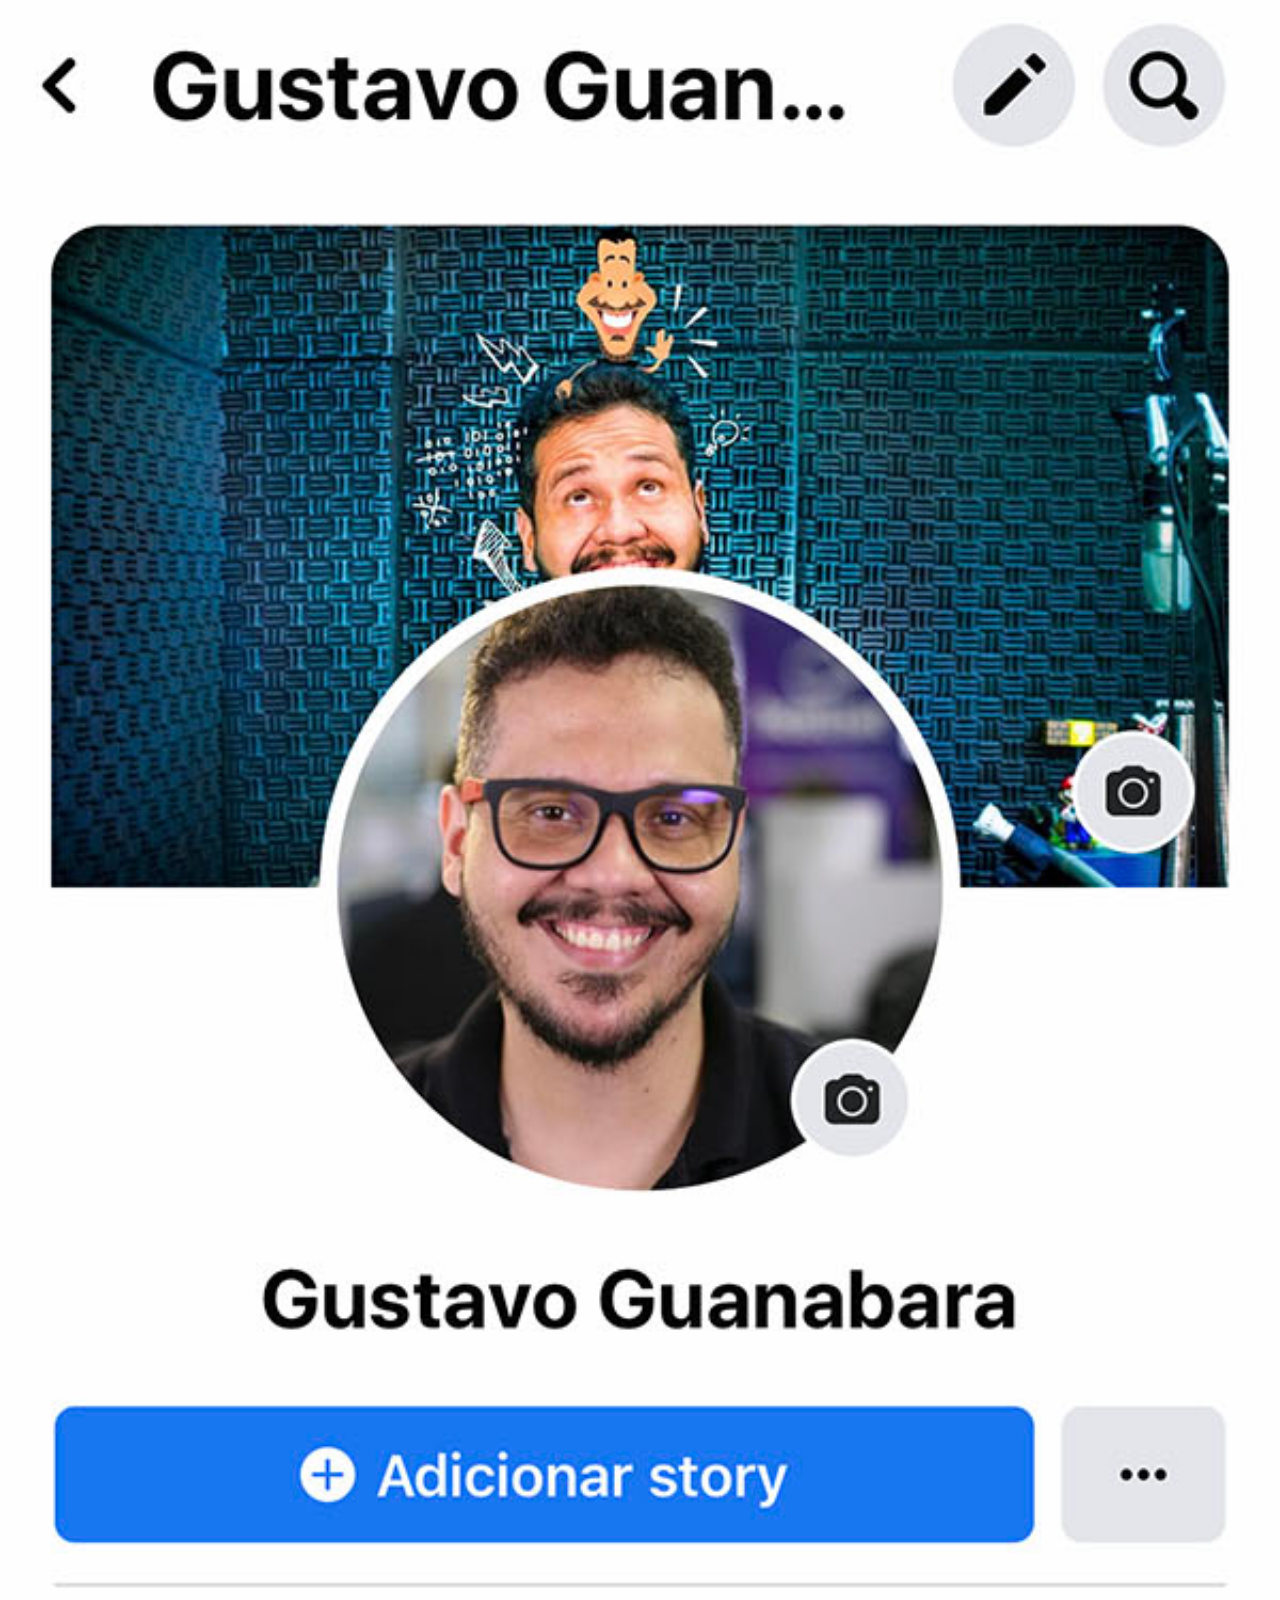
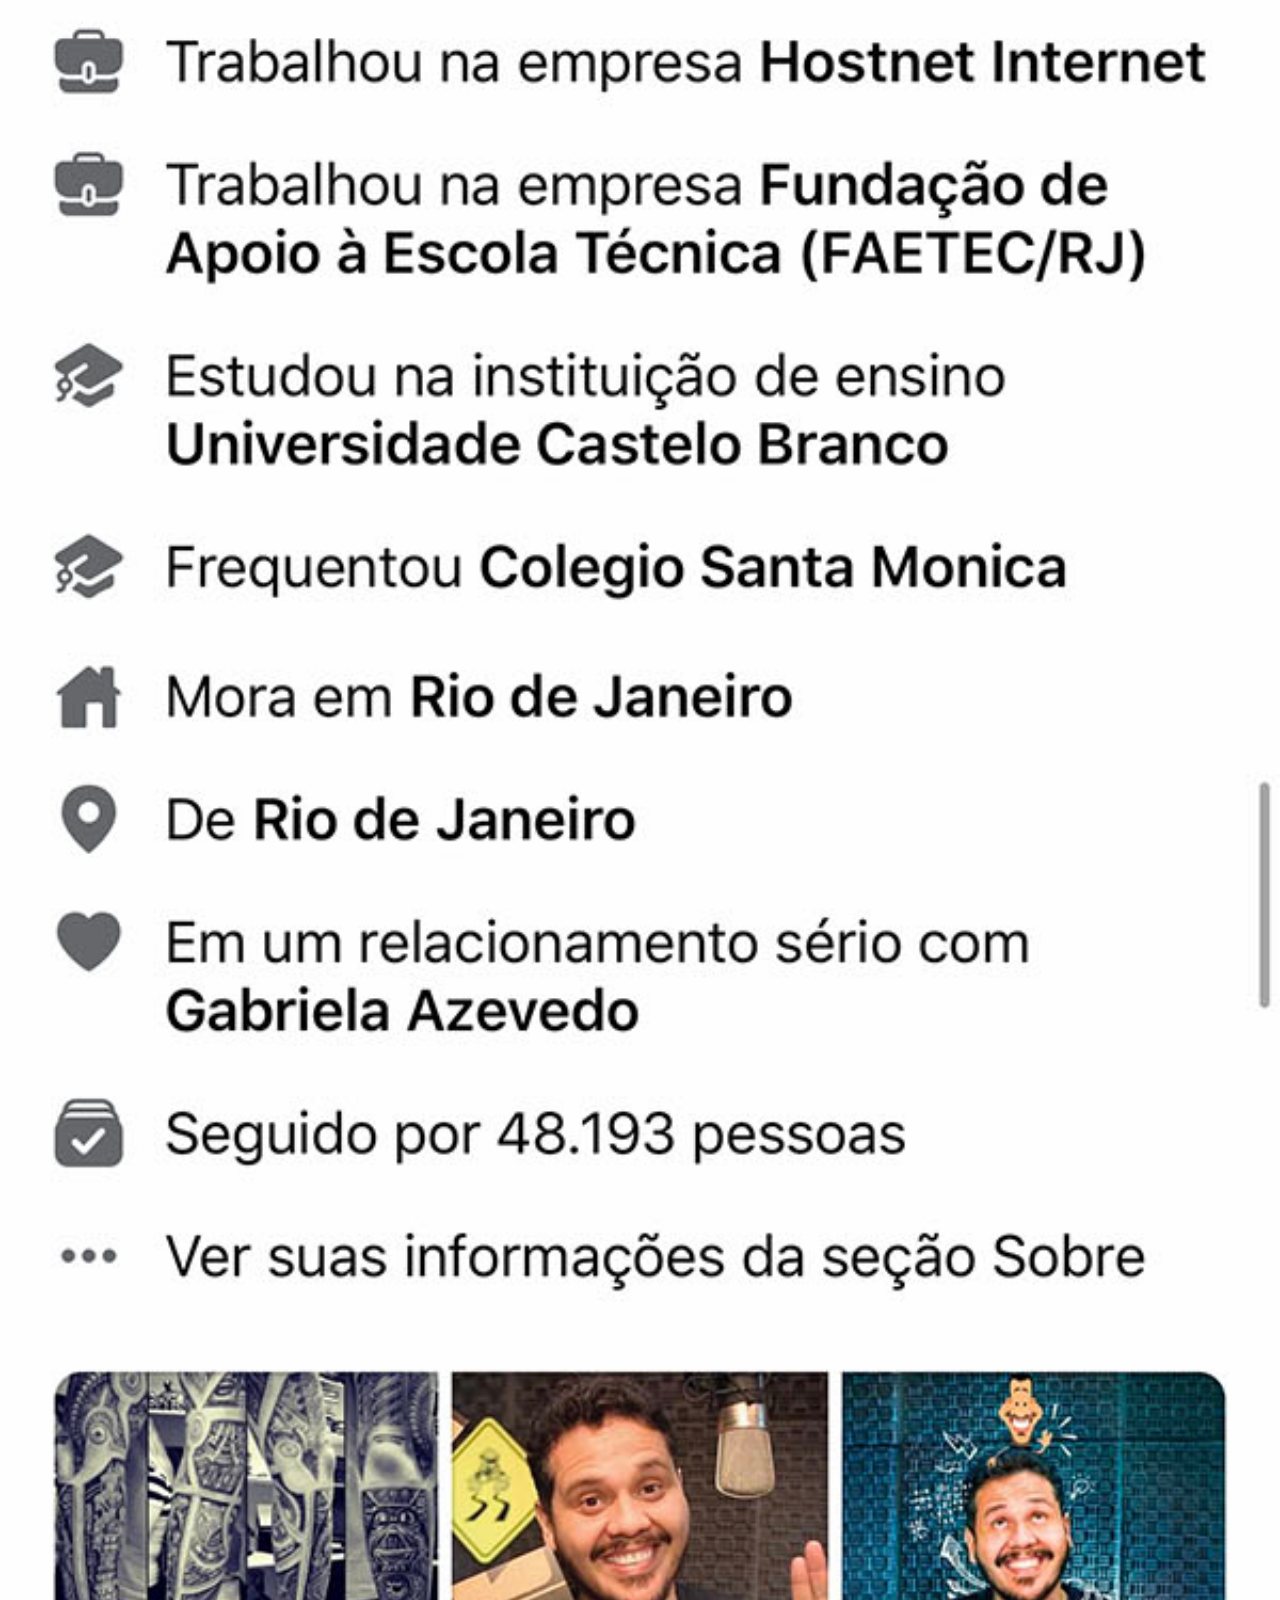
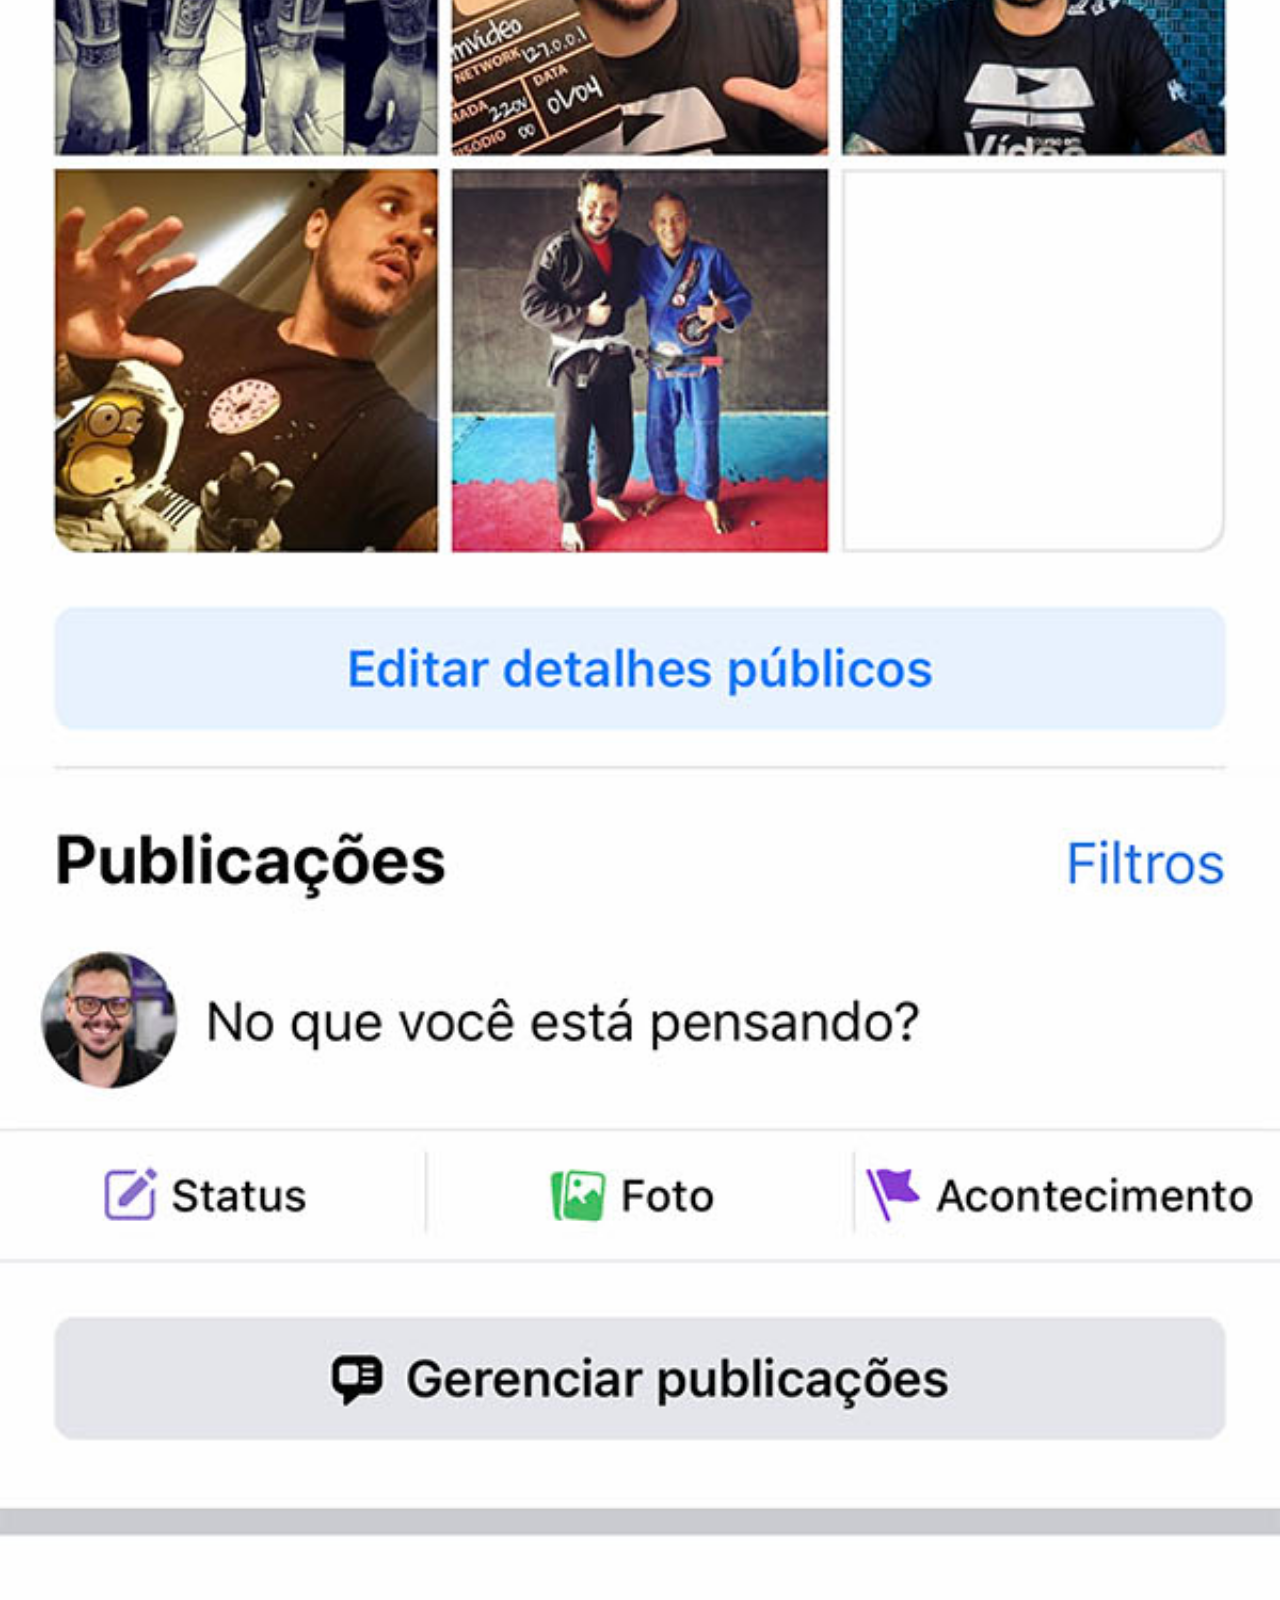
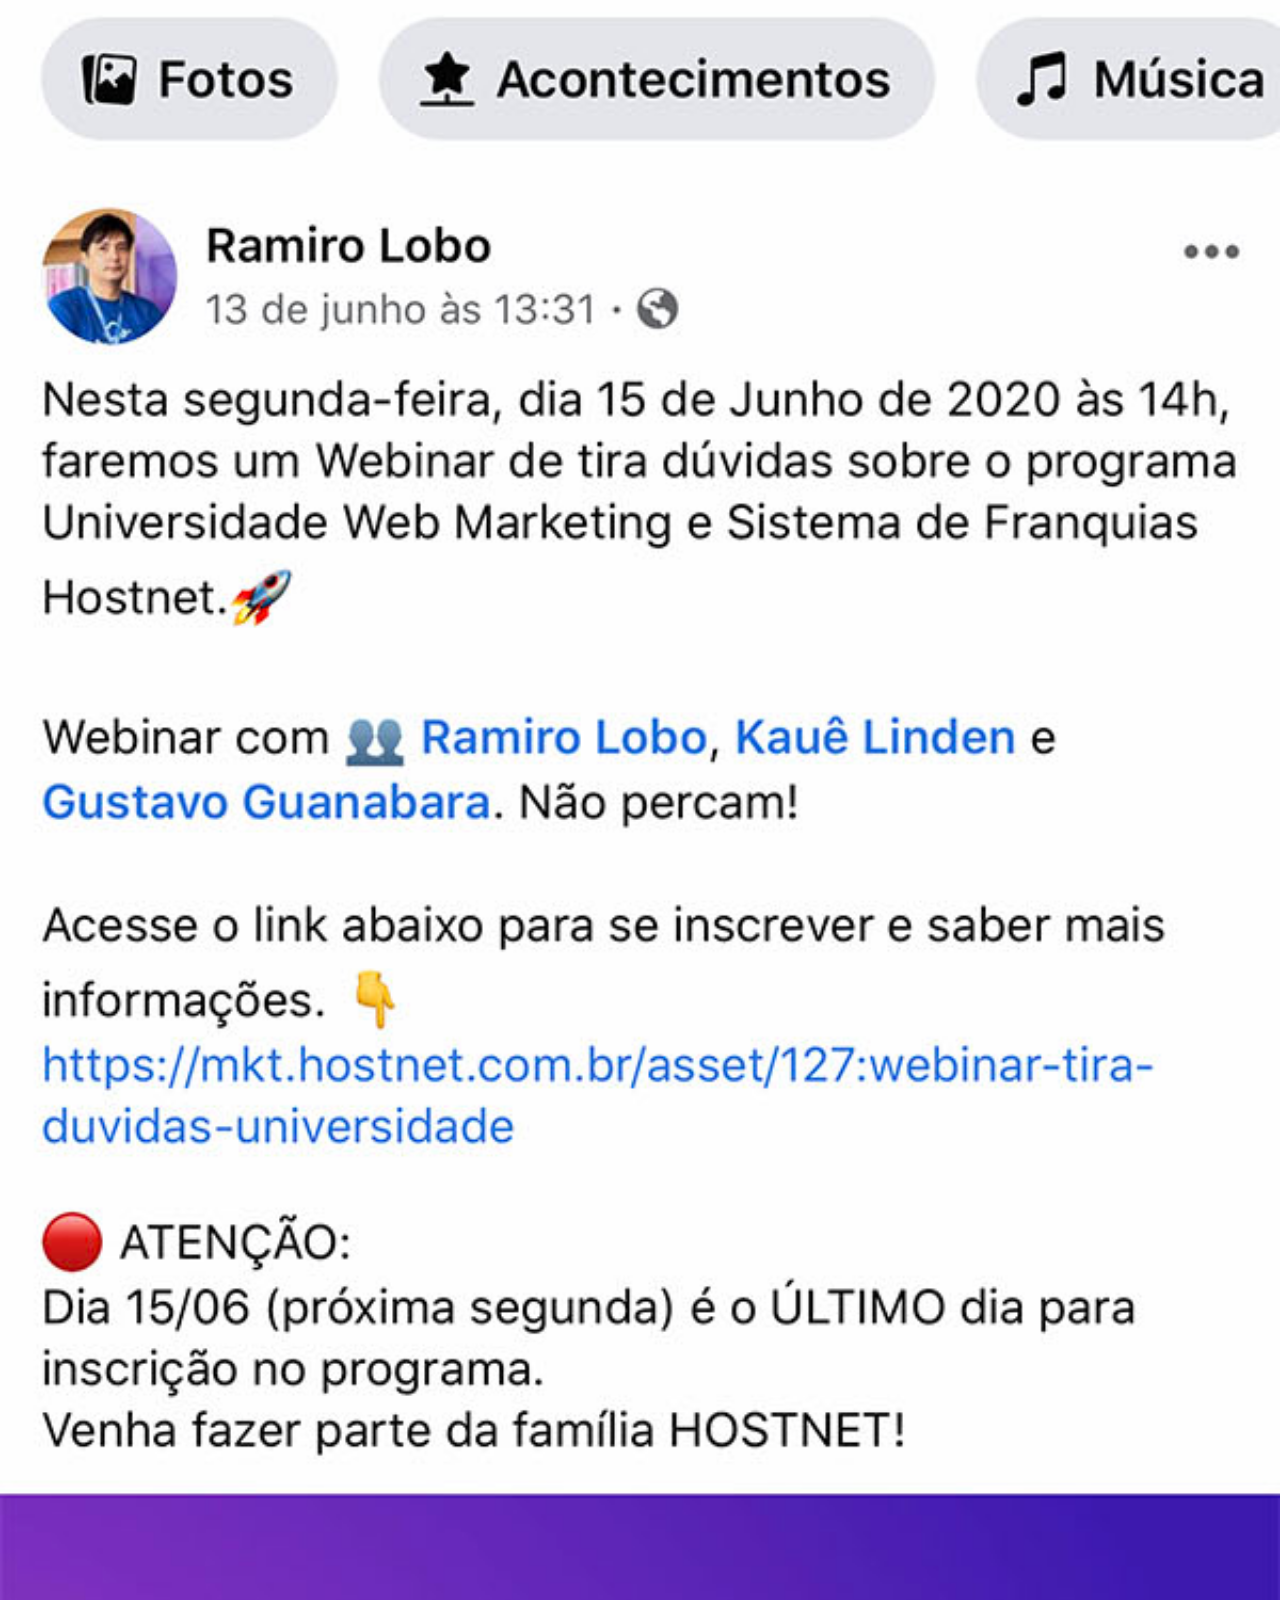
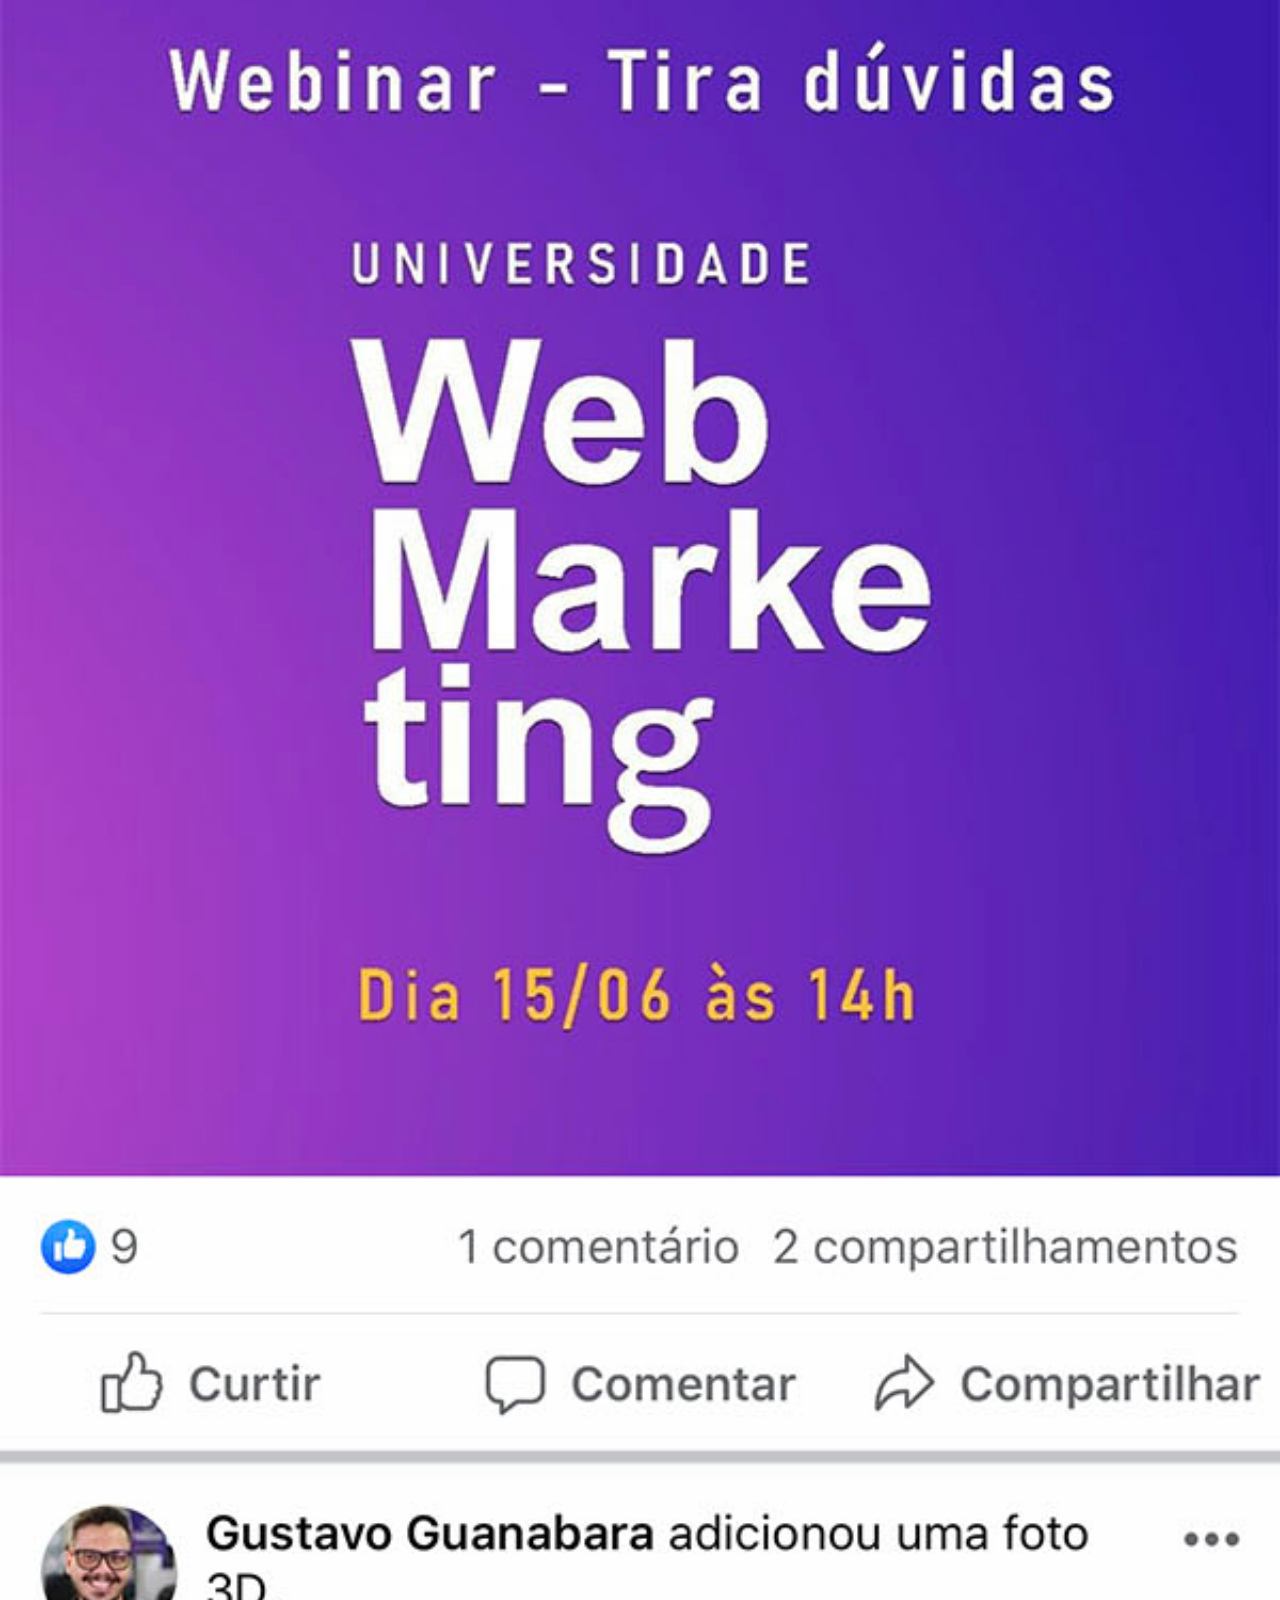
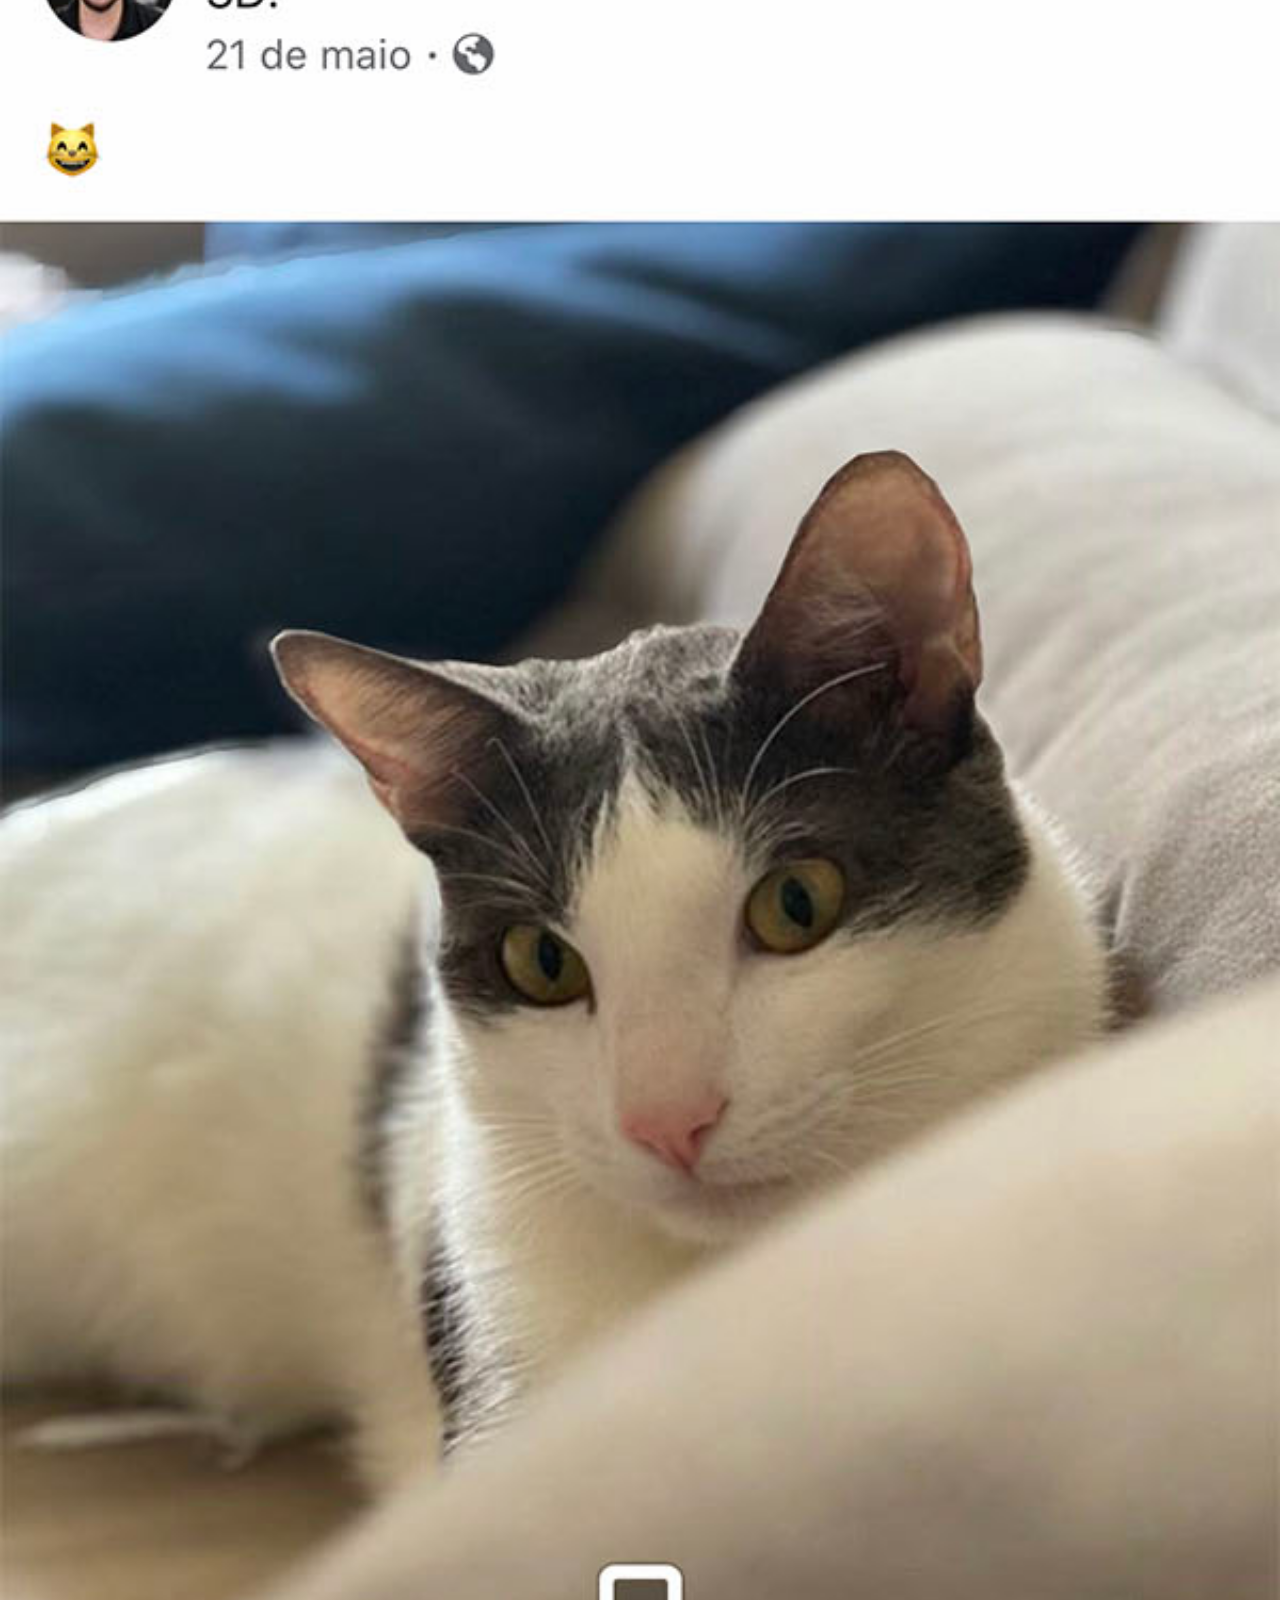
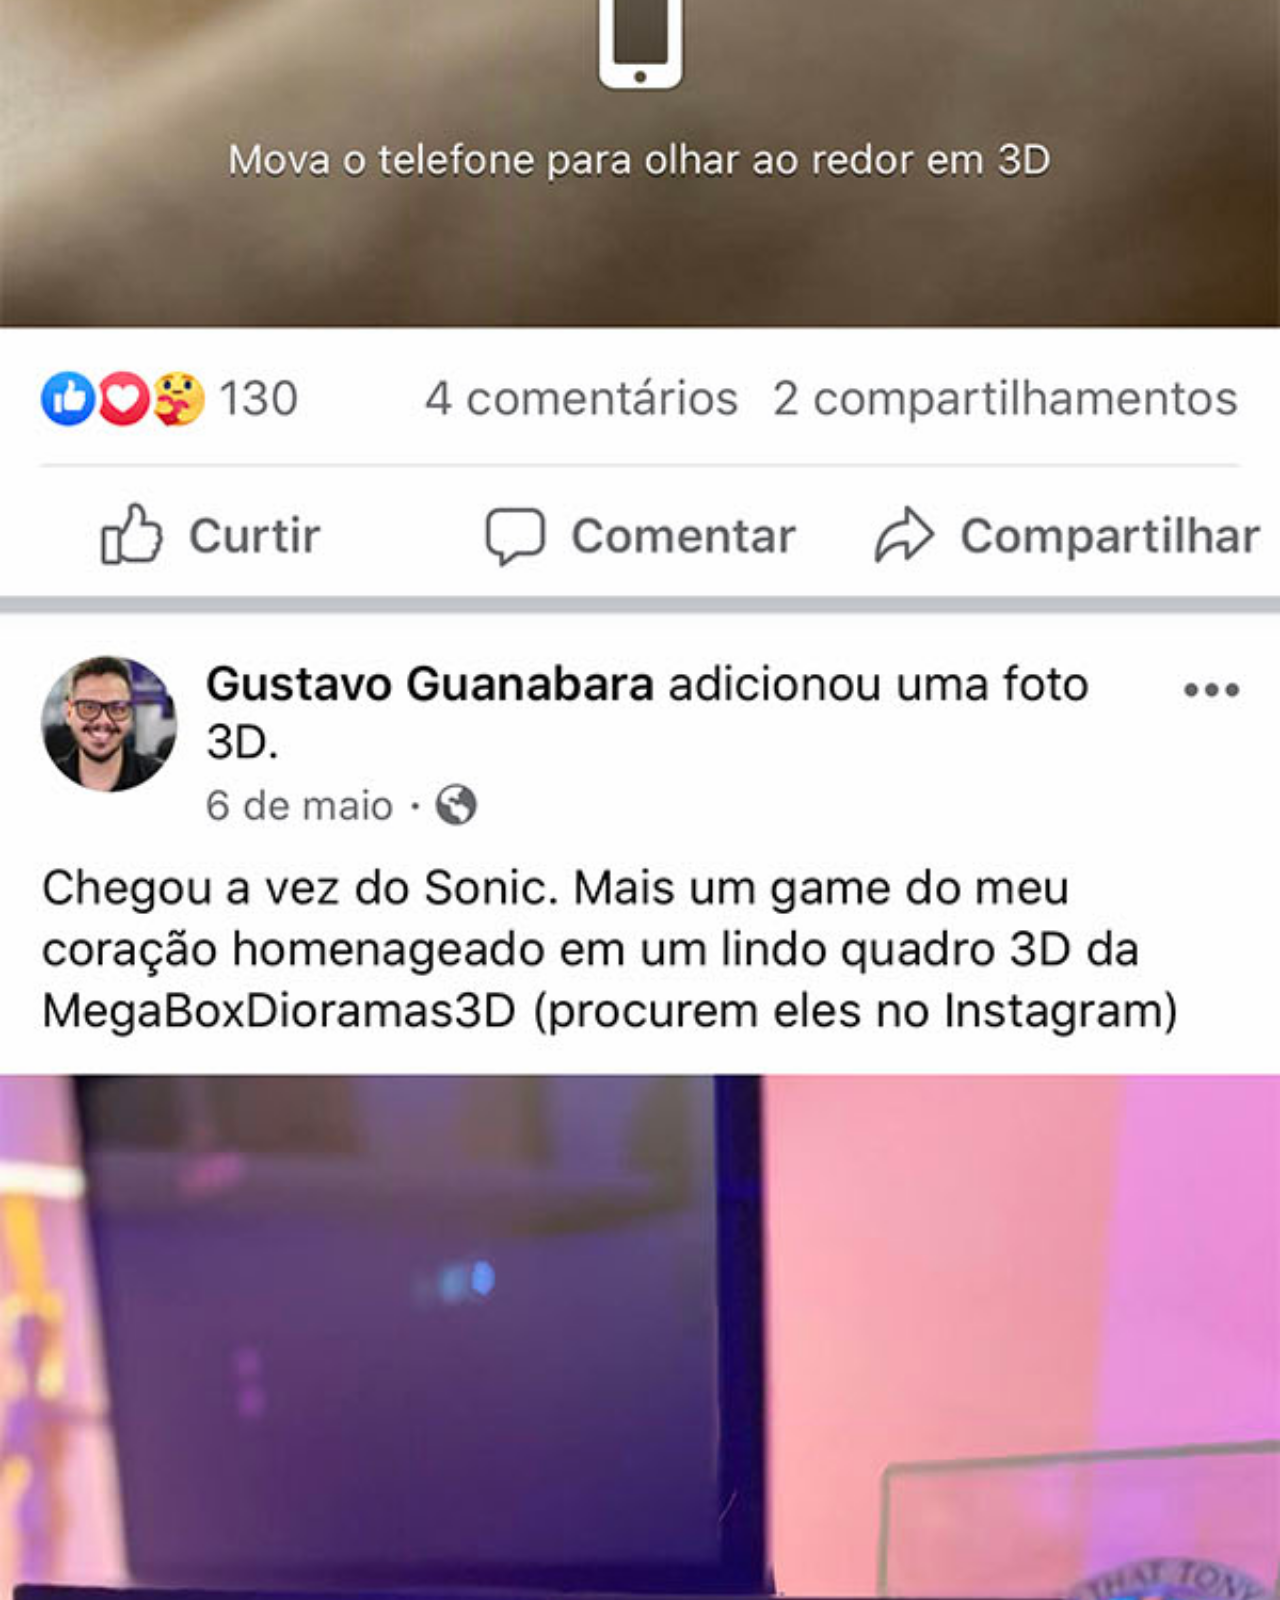
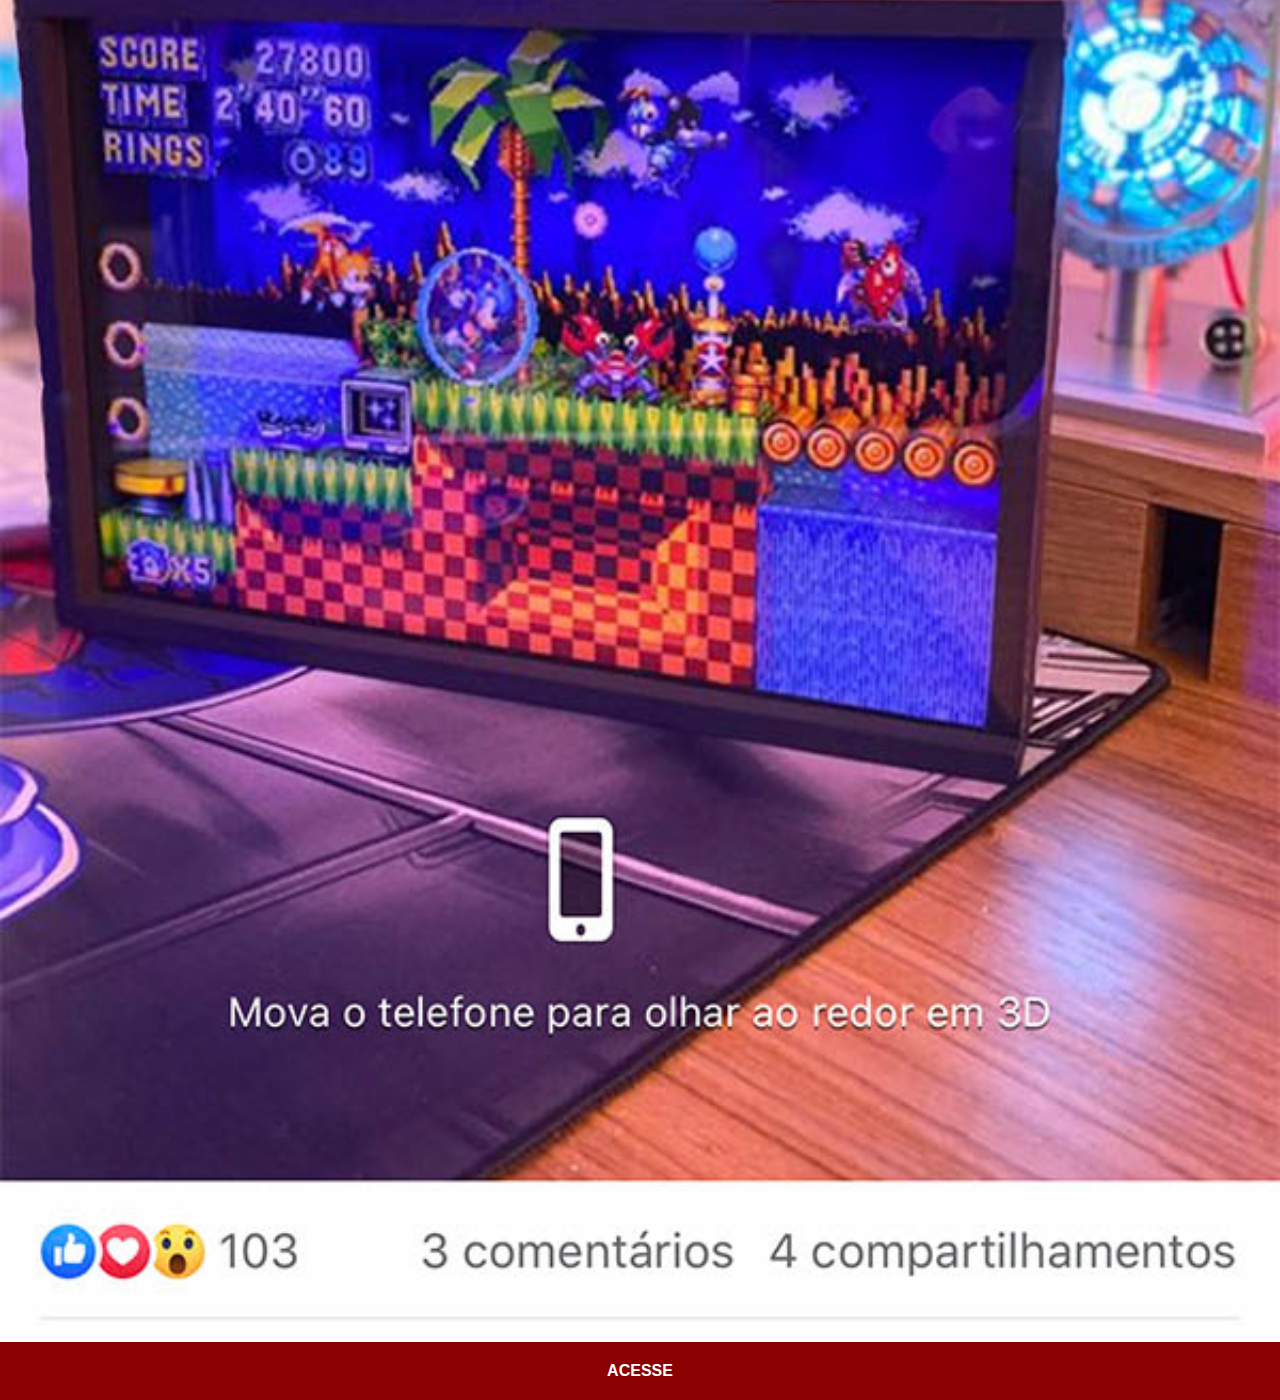
==== facebook.html @ 88cee72e "aplicações dos meus links" ====
<!DOCTYPE html>
<html lang="en">
<head>
    <meta charset="UTF-8">
    <meta name="viewport" content="width=device-width, initial-scale=1.0">
    <title>Facebook</title>
    <link rel="stylesheet" href="estilos/social.css">
</head>
<body>
    <img src="imagens/tela-facebook.jpg" alt="Facebook">
    <a href="https://www.facebook.com/adrian.sala.convidada" target="_blank">ACESSE</a>
</body>
</html>
---- estilos/social.css ----
@charset "UTF-8";
*{
    margin: 0px;
    padding: 0px;
    font-family: Arial, Helvetica, sans-serif
}
::-webkit-scrollbar {
    width: 0px;
    height: 0px;
}
img {
    width: 100vw;

}
a {
    display: block;
    background-color: darkred;
    color: white;
    padding: 20px;
    text-align: center;
    font-weight: bolder;
    text-decoration: none;
}
a:hover {
    background-color: red;
}
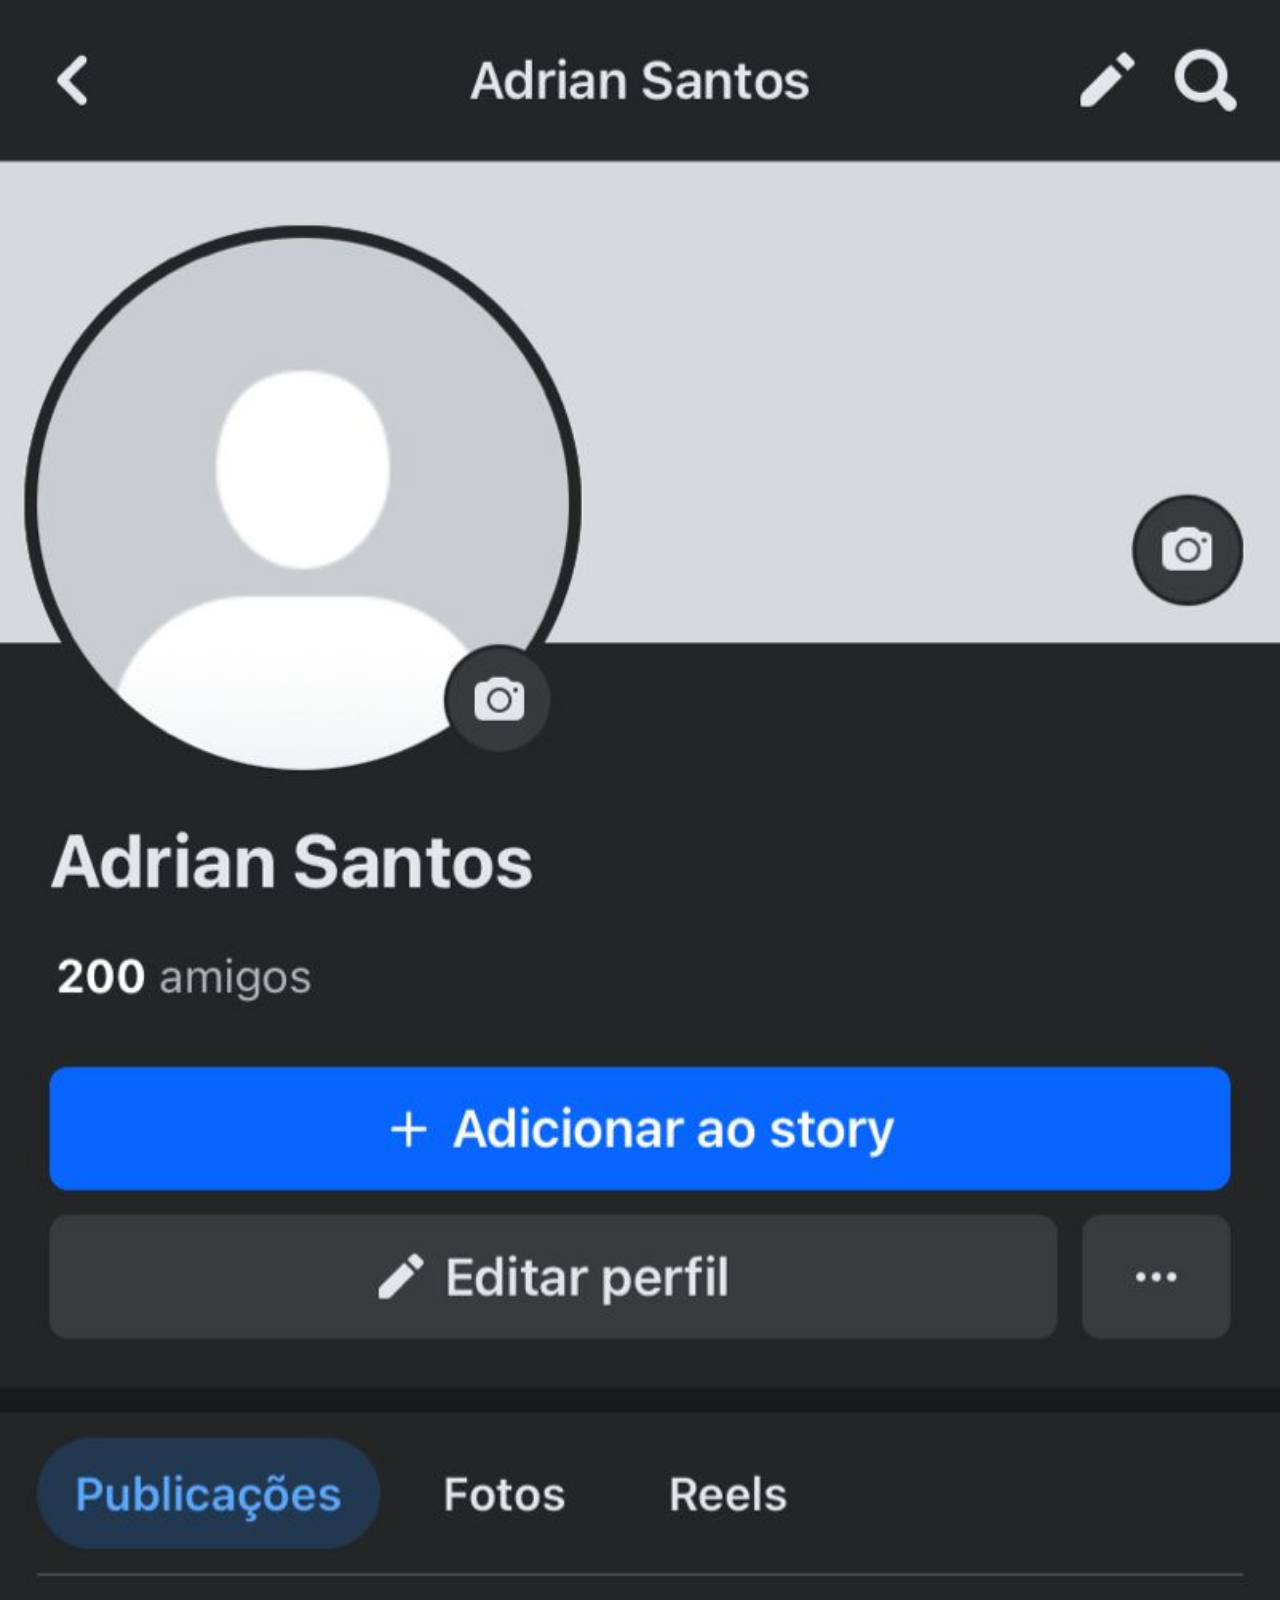
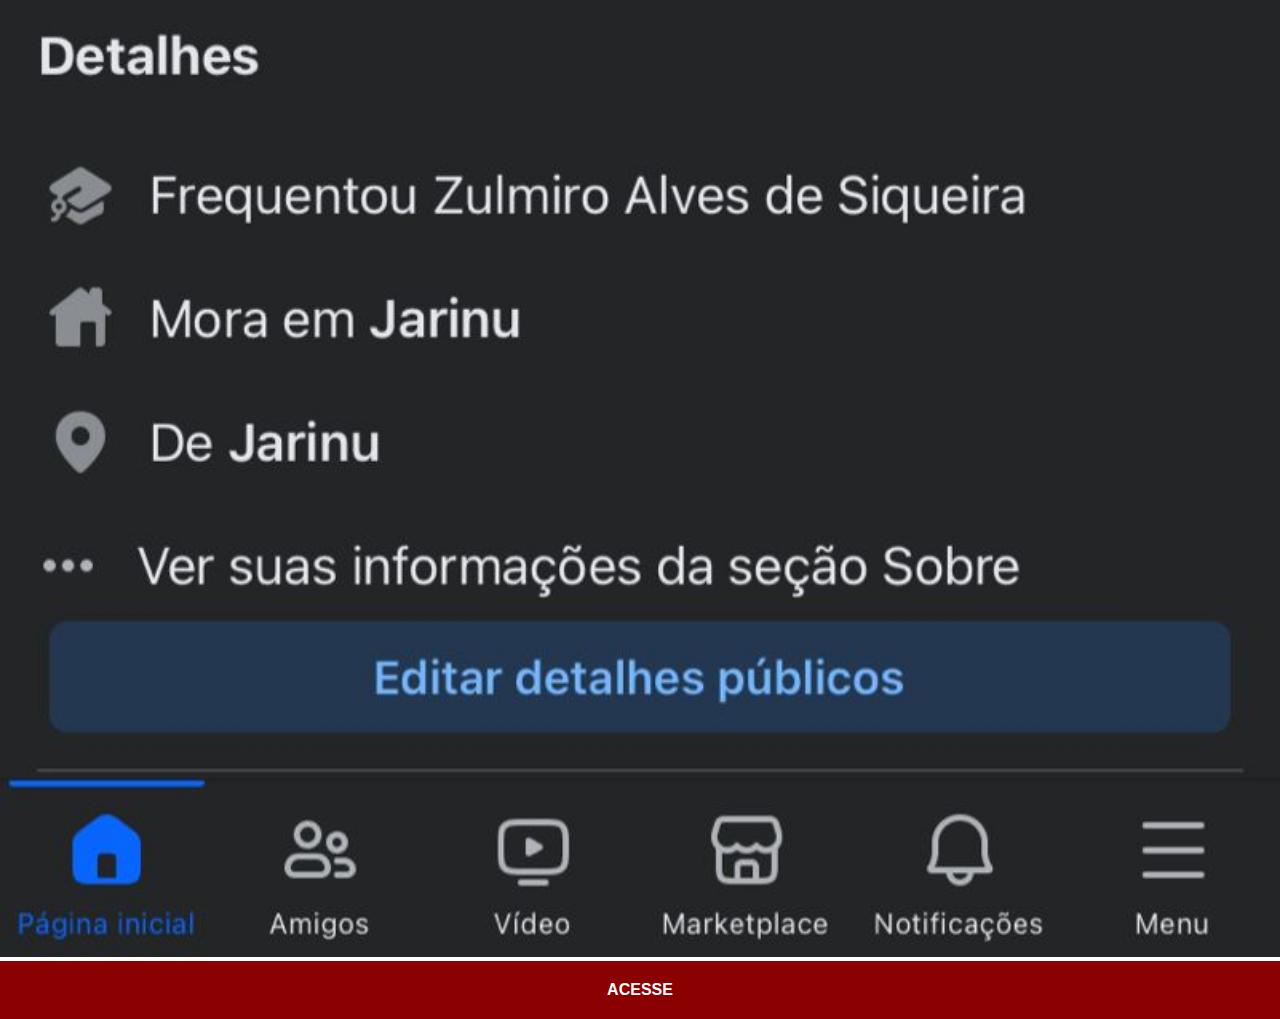
==== commit cad325c5: "colocando as minhas fotos" ====
--- a/facebook.html
+++ b/facebook.html
@@ -7,7 +7,7 @@
     <link rel="stylesheet" href="estilos/social.css">
 </head>
 <body>
-    <img src="imagens/tela-facebook.jpg" alt="Facebook">
+    <img src="imagens/facebook01.jfif" alt="Facebook">
     <a href="https://www.facebook.com/adrian.sala.convidada" target="_blank">ACESSE</a>
 </body>
 </html>